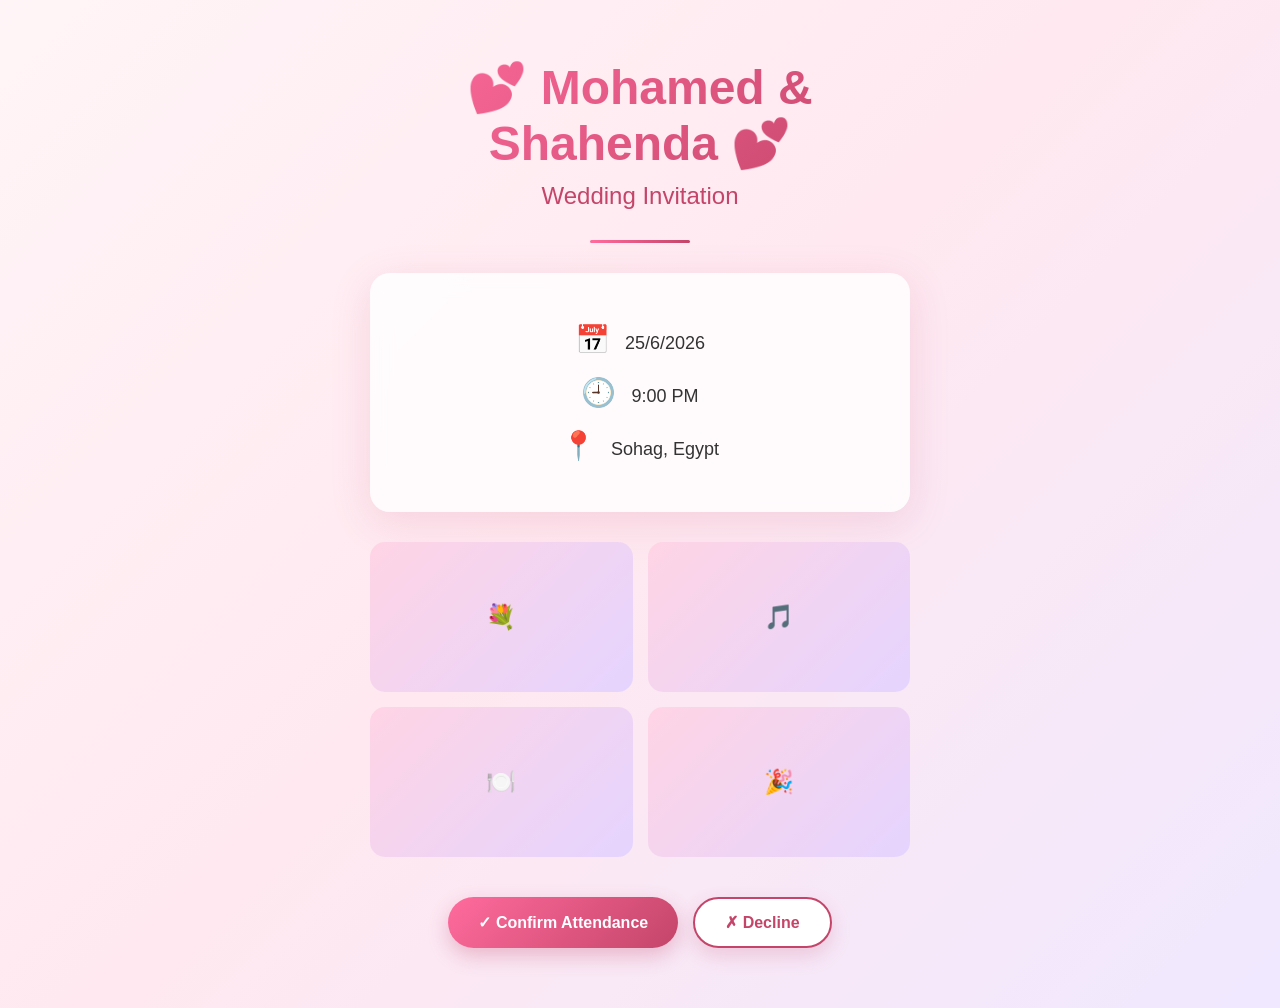
==== index.html @ 56d1574b "Add interactive wedding invitation with customizable template" ====
<!DOCTYPE html>
<html lang="ar">
<head>
<meta charset="UTF-8">
<meta name="viewport" content="width=device-width, initial-scale=1.0">
<title>Wedding Invitation</title>

<style>
* {
    margin: 0;
    padding: 0;
    box-sizing: border-box;
}

body {
    font-family: 'Arial', sans-serif;
    background: linear-gradient(135deg, #fff5f7, #ffe8f0, #f0e8ff);
    color: #333;
    text-align: center;
    min-height: 100vh;
    padding: 20px;
}

.container {
    max-width: 600px;
    margin: 0 auto;
    padding: 40px 30px;
}

.header {
    animation: fadeInDown 0.8s ease-out;
}

h1 {
    font-size: 48px;
    margin-bottom: 10px;
    background: linear-gradient(135deg, #ff6b9d, #c44569);
    -webkit-background-clip: text;
    -webkit-text-fill-color: transparent;
    background-clip: text;
}

h2 {
    font-weight: normal;
    color: #c44569;
    font-size: 24px;
    margin-bottom: 30px;
}

.decorative-line {
    width: 100px;
    height: 3px;
    background: linear-gradient(90deg, #ff6b9d, #c44569);
    margin: 20px auto;
    border-radius: 2px;
}

.box {
    background: rgba(255, 255, 255, 0.8);
    padding: 30px 20px;
    margin-top: 30px;
    border-radius: 20px;
    box-shadow: 0 10px 40px rgba(196, 69, 105, 0.15);
    backdrop-filter: blur(10px);
    animation: fadeInUp 0.8s ease-out 0.2s both;
}

.detail-item {
    margin: 20px 0;
    font-size: 18px;
    transition: transform 0.3s ease, color 0.3s ease;
    cursor: pointer;
}

.detail-item:hover {
    transform: scale(1.05);
    color: #ff6b9d;
}

.detail-icon {
    font-size: 28px;
    margin-right: 10px;
}

.button-group {
    margin-top: 40px;
    display: flex;
    gap: 15px;
    justify-content: center;
    flex-wrap: wrap;
}

.btn {
    padding: 14px 30px;
    border: none;
    border-radius: 50px;
    font-size: 16px;
    cursor: pointer;
    transition: all 0.3s ease;
    font-weight: bold;
    animation: fadeInUp 0.8s ease-out 0.4s both;
}

.btn-primary {
    background: linear-gradient(135deg, #ff6b9d, #c44569);
    color: white;
    box-shadow: 0 8px 20px rgba(196, 69, 105, 0.3);
}

.btn-primary:hover {
    transform: translateY(-3px);
    box-shadow: 0 12px 30px rgba(196, 69, 105, 0.4);
}

.btn-primary:active {
    transform: translateY(-1px);
}

.btn-secondary {
    background: white;
    color: #c44569;
    border: 2px solid #c44569;
    box-shadow: 0 8px 20px rgba(196, 69, 105, 0.2);
}

.btn-secondary:hover {
    transform: translateY(-3px);
    background: #fff5f7;
    box-shadow: 0 12px 30px rgba(196, 69, 105, 0.3);
}

.btn-secondary:active {
    transform: translateY(-1px);
}

.modal {
    display: none;
    position: fixed;
    top: 0;
    left: 0;
    width: 100%;
    height: 100%;
    background: rgba(0, 0, 0, 0.5);
    z-index: 1000;
    animation: fadeIn 0.3s ease-out;
}

.modal-content {
    background: white;
    margin: 5% auto;
    padding: 40px 30px;
    border-radius: 20px;
    max-width: 500px;
    box-shadow: 0 20px 60px rgba(0, 0, 0, 0.3);
    animation: slideUp 0.3s ease-out;
}

.modal-content h3 {
    color: #c44569;
    margin-bottom: 20px;
    font-size: 24px;
}

.form-group {
    margin: 20px 0;
    text-align: left;
}

.form-group label {
    display: block;
    margin-bottom: 8px;
    color: #333;
    font-weight: bold;
}

.form-group input,
.form-group select,
.form-group textarea {
    width: 100%;
    padding: 12px;
    border: 2px solid #ffe8f0;
    border-radius: 10px;
    font-size: 16px;
    transition: border-color 0.3s ease;
}

.form-group input:focus,
.form-group select:focus,
.form-group textarea:focus {
    outline: none;
    border-color: #ff6b9d;
}

.close {
    float: right;
    font-size: 28px;
    font-weight: bold;
    color: #c44569;
    cursor: pointer;
    transition: color 0.3s ease;
}

.close:hover {
    color: #ff6b9d;
}

.gallery {
    display: grid;
    grid-template-columns: 1fr 1fr;
    gap: 15px;
    margin-top: 30px;
    animation: fadeInUp 0.8s ease-out 0.6s both;
}

.gallery-item {
    height: 150px;
    border-radius: 15px;
    background: linear-gradient(135deg, #ffd4e5, #e5d4ff);
    cursor: pointer;
    transition: transform 0.3s ease;
    display: flex;
    align-items: center;
    justify-content: center;
    font-size: 24px;
}

.gallery-item:hover {
    transform: scale(1.05);
}

.success-message {
    display: none;
    background: linear-gradient(135deg, #4caf50, #45a049);
    color: white;
    padding: 15px;
    border-radius: 10px;
    margin-top: 20px;
    animation: slideDown 0.3s ease-out;
}

@keyframes fadeIn {
    from {
        opacity: 0;
    }
    to {
        opacity: 1;
    }
}

@keyframes fadeInDown {
    from {
        opacity: 0;
        transform: translateY(-20px);
    }
    to {
        opacity: 1;
        transform: translateY(0);
    }
}

@keyframes fadeInUp {
    from {
        opacity: 0;
        transform: translateY(20px);
    }
    to {
        opacity: 1;
        transform: translateY(0);
    }
}

@keyframes slideUp {
    from {
        transform: translateY(50px);
        opacity: 0;
    }
    to {
        transform: translateY(0);
        opacity: 1;
    }
}

@keyframes slideDown {
    from {
        transform: translateY(-10px);
        opacity: 0;
    }
    to {
        transform: translateY(0);
        opacity: 1;
    }
}

@media (max-width: 600px) {
    h1 {
        font-size: 36px;
    }

    h2 {
        font-size: 20px;
    }

    .container {
        padding: 20px 15px;
    }

    .box {
        padding: 20px 15px;
    }

    .button-group {
        gap: 10px;
    }

    .btn {
        padding: 12px 20px;
        font-size: 14px;
    }
}
</style>

</head>

<body>

<div class="container">

    <div class="header">
        <h1>💕 Mohamed & Shahenda 💕</h1>
        <h2>Wedding Invitation</h2>
        <div class="decorative-line"></div>
    </div>

    <div class="box">
        <div class="detail-item">
            <span class="detail-icon">📅</span>
            <span>25/6/2026</span>
        </div>
        <div class="detail-item">
            <span class="detail-icon">🕘</span>
            <span>9:00 PM</span>
        </div>
        <div class="detail-item">
            <span class="detail-icon">📍</span>
            <span>Sohag, Egypt</span>
        </div>
    </div>

    <div class="gallery">
        <div class="gallery-item" onclick="alert('💐 Beautiful Moments')">💐</div>
        <div class="gallery-item" onclick="alert('🎵 Music & Celebration')">🎵</div>
        <div class="gallery-item" onclick="alert('🍽️ Delicious Food')">🍽️</div>
        <div class="gallery-item" onclick="alert('🎉 Fun & Joy')">🎉</div>
    </div>

    <div class="button-group">
        <button class="btn btn-primary" onclick="openConfirmModal()">
            ✓ Confirm Attendance
        </button>
        <button class="btn btn-secondary" onclick="openDeclineModal()">
            ✗ Decline
        </button>
    </div>

</div>

<!-- Confirm Attendance Modal -->
<div id="confirmModal" class="modal">
    <div class="modal-content">
        <span class="close" onclick="closeConfirmModal()">&times;</span>
        <h3>Confirm Your Attendance</h3>
        <form onsubmit="submitConfirm(event)">
            <div class="form-group">
                <label for="name">Full Name *</label>
                <input type="text" id="name" required placeholder="Enter your name">
            </div>
            <div class="form-group">
                <label for="email">Email *</label>
                <input type="email" id="email" required placeholder="Enter your email">
            </div>
            <div class="form-group">
                <label for="phone">Phone Number</label>
                <input type="tel" id="phone" placeholder="Enter your phone">
            </div>
            <div class="form-group">
                <label for="guests">Number of Guests *</label>
                <select id="guests" required>
                    <option value="">Select number of guests</option>
                    <option value="1">1 Guest</option>
                    <option value="2">2 Guests</option>
                    <option value="3">3 Guests</option>
                    <option value="4">4 Guests</option>
                    <option value="5">5+ Guests</option>
                </select>
            </div>
            <div class="form-group">
                <label for="message">Special Message</label>
                <textarea id="message" rows="3" placeholder="Share your wishes and blessings..."></textarea>
            </div>
            <button type="submit" class="btn btn-primary" style="width: 100%;">
                Submit Response
            </button>
        </form>
        <div class="success-message" id="successMessage">
            ✓ Thank you! Your response has been recorded. We look forward to seeing you! 🎉
        </div>
    </div>
</div>

<!-- Decline Modal -->
<div id="declineModal" class="modal">
    <div class="modal-content">
        <span class="close" onclick="closeDeclineModal()">&times;</span>
        <h3>Sorry to Hear That</h3>
        <form onsubmit="submitDecline(event)">
            <div class="form-group">
                <label for="declineName">Full Name *</label>
                <input type="text" id="declineName" required placeholder="Enter your name">
            </div>
            <div class="form-group">
                <label for="declineEmail">Email *</label>
                <input type="email" id="declineEmail" required placeholder="Enter your email">
            </div>
            <div class="form-group">
                <label for="reason">Reason (Optional)</label>
                <textarea id="reason" rows="3" placeholder="Please share why you can't attend..."></textarea>
            </div>
            <button type="submit" class="btn btn-secondary" style="width: 100%; margin-top: 15px;">
                Submit Decline
            </button>
        </form>
        <div class="success-message" id="declineSuccessMessage">
            ✓ Thank you for letting us know. We hope to see you next time! 💕
        </div>
    </div>
</div>

<script>
    // Confirm Attendance Modal Functions
    function openConfirmModal() {
        document.getElementById('confirmModal').style.display = 'block';
    }

    function closeConfirmModal() {
        document.getElementById('confirmModal').style.display = 'none';
        document.getElementById('successMessage').style.display = 'none';
    }

    function submitConfirm(event) {
        event.preventDefault();
        const name = document.getElementById('name').value;
        const email = document.getElementById('email').value;
        const guests = document.getElementById('guests').value;
        const message = document.getElementById('message').value;

        console.log('Confirmed:', { name, email, guests, message });
        
        document.getElementById('successMessage').style.display = 'block';
        setTimeout(() => {
            closeConfirmModal();
            document.getElementById('confirmModal').querySelector('form').reset();
        }, 2000);
    }

    // Decline Modal Functions
    function openDeclineModal() {
        document.getElementById('declineModal').style.display = 'block';
    }

    function closeDeclineModal() {
        document.getElementById('declineModal').style.display = 'none';
        document.getElementById('declineSuccessMessage').style.display = 'none';
    }

    function submitDecline(event) {
        event.preventDefault();
        const name = document.getElementById('declineName').value;
        const email = document.getElementById('declineEmail').value;
        const reason = document.getElementById('reason').value;

        console.log('Declined:', { name, email, reason });
        
        document.getElementById('declineSuccessMessage').style.display = 'block';
        setTimeout(() => {
            closeDeclineModal();
            document.getElementById('declineModal').querySelector('form').reset();
        }, 2000);
    }

    // Close modal when clicking outside
    window.onclick = function(event) {
        const confirmModal = document.getElementById('confirmModal');
        const declineModal = document.getElementById('declineModal');
        
        if (event.target === confirmModal) {
            closeConfirmModal();
        }
        if (event.target === declineModal) {
            closeDeclineModal();
        }
    }
</script>

</body>
</html>
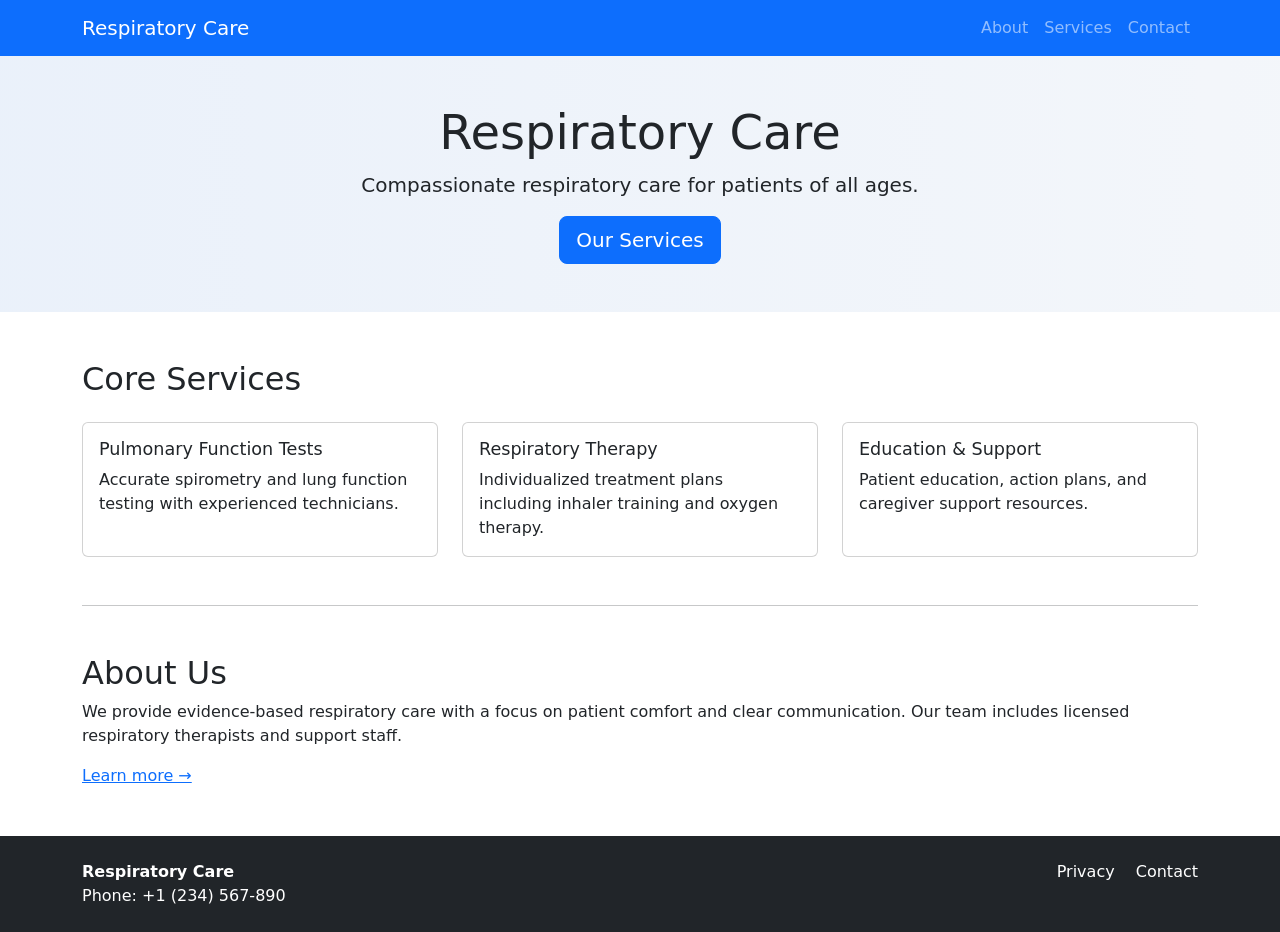
==== commit c3547765: "Add starter Bootstrap site for Respiratory Care (website-starter branch)" ====
--- a/index.html
+++ b/index.html
@@ -1,505 +1,90 @@
-<!DOCTYPE html>
-<html lang="ar">
-<head>
-<meta charset="UTF-8">
-<meta name="viewport" content="width=device-width, initial-scale=1.0">
-<title>Wedding Invitation</title>
+<!doctype html>
+<html lang="en">
+  <head>
+    <meta charset="utf-8">
+    <meta name="viewport" content="width=device-width, initial-scale=1">
+    <title>Respiratory Care — Home</title>
+    <link href="https://cdn.jsdelivr.net/npm/bootstrap@5.3.2/dist/css/bootstrap.min.css" rel="stylesheet">
+    <link rel="stylesheet" href="assets/css/style.css">
+  </head>
+  <body>
+    <nav class="navbar navbar-expand-lg navbar-dark bg-primary">
+      <div class="container">
+        <a class="navbar-brand" href="/">Respiratory Care</a>
+        <button class="navbar-toggler" type="button" data-bs-toggle="collapse" data-bs-target="#nav" aria-controls="nav" aria-expanded="false" aria-label="Toggle navigation">
+          <span class="navbar-toggler-icon"></span>
+        </button>
+        <div class="collapse navbar-collapse" id="nav">
+          <ul class="navbar-nav ms-auto">
+            <li class="nav-item"><a class="nav-link" href="about.html">About</a></li>
+            <li class="nav-item"><a class="nav-link" href="services.html">Services</a></li>
+            <li class="nav-item"><a class="nav-link" href="contact.html">Contact</a></li>
+          </ul>
+        </div>
+      </div>
+    </nav>
 
-<style>
-* {
-    margin: 0;
-    padding: 0;
-    box-sizing: border-box;
-}
+    <header class="hero bg-light py-5">
+      <div class="container text-center">
+        <h1 class="display-5">Respiratory Care</h1>
+        <p class="lead">Compassionate respiratory care for patients of all ages.</p>
+        <a class="btn btn-primary btn-lg" href="services.html">Our Services</a>
+      </div>
+    </header>
 
-body {
-    font-family: 'Arial', sans-serif;
-    background: linear-gradient(135deg, #fff5f7, #ffe8f0, #f0e8ff);
-    color: #333;
-    text-align: center;
-    min-height: 100vh;
-    padding: 20px;
-}
+    <main class="container my-5">
+      <section aria-labelledby="services-heading">
+        <h2 id="services-heading" class="mb-4">Core Services</h2>
+        <div class="row g-4">
+          <div class="col-md-4">
+            <div class="card h-100">
+              <div class="card-body">
+                <h3 class="card-title">Pulmonary Function Tests</h3>
+                <p class="card-text">Accurate spirometry and lung function testing with experienced technicians.</p>
+              </div>
+            </div>
+          </div>
+          <div class="col-md-4">
+            <div class="card h-100">
+              <div class="card-body">
+                <h3 class="card-title">Respiratory Therapy</h3>
+                <p class="card-text">Individualized treatment plans including inhaler training and oxygen therapy.</p>
+              </div>
+            </div>
+          </div>
+          <div class="col-md-4">
+            <div class="card h-100">
+              <div class="card-body">
+                <h3 class="card-title">Education & Support</h3>
+                <p class="card-text">Patient education, action plans, and caregiver support resources.</p>
+              </div>
+            </div>
+          </div>
+        </div>
+      </section>
 
-.container {
-    max-width: 600px;
-    margin: 0 auto;
-    padding: 40px 30px;
-}
+      <hr class="my-5">
 
-.header {
-    animation: fadeInDown 0.8s ease-out;
-}
+      <section aria-labelledby="about-heading">
+        <h2 id="about-heading">About Us</h2>
+        <p>We provide evidence-based respiratory care with a focus on patient comfort and clear communication. Our team includes licensed respiratory therapists and support staff.</p>
+        <a href="about.html">Learn more →</a>
+      </section>
+    </main>
 
-h1 {
-    font-size: 48px;
-    margin-bottom: 10px;
-    background: linear-gradient(135deg, #ff6b9d, #c44569);
-    -webkit-background-clip: text;
-    -webkit-text-fill-color: transparent;
-    background-clip: text;
-}
+    <footer class="bg-dark text-white py-4">
+      <div class="container d-flex justify-content-between">
+        <div>
+          <strong>Respiratory Care</strong><br>
+          Phone: <a class="text-white" href="tel:+1234567890">+1 (234) 567-890</a>
+        </div>
+        <div>
+          <a class="text-white me-3" href="privacy.html">Privacy</a>
+          <a class="text-white" href="contact.html">Contact</a>
+        </div>
+      </div>
+    </footer>
 
-h2 {
-    font-weight: normal;
-    color: #c44569;
-    font-size: 24px;
-    margin-bottom: 30px;
-}
-
-.decorative-line {
-    width: 100px;
-    height: 3px;
-    background: linear-gradient(90deg, #ff6b9d, #c44569);
-    margin: 20px auto;
-    border-radius: 2px;
-}
-
-.box {
-    background: rgba(255, 255, 255, 0.8);
-    padding: 30px 20px;
-    margin-top: 30px;
-    border-radius: 20px;
-    box-shadow: 0 10px 40px rgba(196, 69, 105, 0.15);
-    backdrop-filter: blur(10px);
-    animation: fadeInUp 0.8s ease-out 0.2s both;
-}
-
-.detail-item {
-    margin: 20px 0;
-    font-size: 18px;
-    transition: transform 0.3s ease, color 0.3s ease;
-    cursor: pointer;
-}
-
-.detail-item:hover {
-    transform: scale(1.05);
-    color: #ff6b9d;
-}
-
-.detail-icon {
-    font-size: 28px;
-    margin-right: 10px;
-}
-
-.button-group {
-    margin-top: 40px;
-    display: flex;
-    gap: 15px;
-    justify-content: center;
-    flex-wrap: wrap;
-}
-
-.btn {
-    padding: 14px 30px;
-    border: none;
-    border-radius: 50px;
-    font-size: 16px;
-    cursor: pointer;
-    transition: all 0.3s ease;
-    font-weight: bold;
-    animation: fadeInUp 0.8s ease-out 0.4s both;
-}
-
-.btn-primary {
-    background: linear-gradient(135deg, #ff6b9d, #c44569);
-    color: white;
-    box-shadow: 0 8px 20px rgba(196, 69, 105, 0.3);
-}
-
-.btn-primary:hover {
-    transform: translateY(-3px);
-    box-shadow: 0 12px 30px rgba(196, 69, 105, 0.4);
-}
-
-.btn-primary:active {
-    transform: translateY(-1px);
-}
-
-.btn-secondary {
-    background: white;
-    color: #c44569;
-    border: 2px solid #c44569;
-    box-shadow: 0 8px 20px rgba(196, 69, 105, 0.2);
-}
-
-.btn-secondary:hover {
-    transform: translateY(-3px);
-    background: #fff5f7;
-    box-shadow: 0 12px 30px rgba(196, 69, 105, 0.3);
-}
-
-.btn-secondary:active {
-    transform: translateY(-1px);
-}
-
-.modal {
-    display: none;
-    position: fixed;
-    top: 0;
-    left: 0;
-    width: 100%;
-    height: 100%;
-    background: rgba(0, 0, 0, 0.5);
-    z-index: 1000;
-    animation: fadeIn 0.3s ease-out;
-}
-
-.modal-content {
-    background: white;
-    margin: 5% auto;
-    padding: 40px 30px;
-    border-radius: 20px;
-    max-width: 500px;
-    box-shadow: 0 20px 60px rgba(0, 0, 0, 0.3);
-    animation: slideUp 0.3s ease-out;
-}
-
-.modal-content h3 {
-    color: #c44569;
-    margin-bottom: 20px;
-    font-size: 24px;
-}
-
-.form-group {
-    margin: 20px 0;
-    text-align: left;
-}
-
-.form-group label {
-    display: block;
-    margin-bottom: 8px;
-    color: #333;
-    font-weight: bold;
-}
-
-.form-group input,
-.form-group select,
-.form-group textarea {
-    width: 100%;
-    padding: 12px;
-    border: 2px solid #ffe8f0;
-    border-radius: 10px;
-    font-size: 16px;
-    transition: border-color 0.3s ease;
-}
-
-.form-group input:focus,
-.form-group select:focus,
-.form-group textarea:focus {
-    outline: none;
-    border-color: #ff6b9d;
-}
-
-.close {
-    float: right;
-    font-size: 28px;
-    font-weight: bold;
-    color: #c44569;
-    cursor: pointer;
-    transition: color 0.3s ease;
-}
-
-.close:hover {
-    color: #ff6b9d;
-}
-
-.gallery {
-    display: grid;
-    grid-template-columns: 1fr 1fr;
-    gap: 15px;
-    margin-top: 30px;
-    animation: fadeInUp 0.8s ease-out 0.6s both;
-}
-
-.gallery-item {
-    height: 150px;
-    border-radius: 15px;
-    background: linear-gradient(135deg, #ffd4e5, #e5d4ff);
-    cursor: pointer;
-    transition: transform 0.3s ease;
-    display: flex;
-    align-items: center;
-    justify-content: center;
-    font-size: 24px;
-}
-
-.gallery-item:hover {
-    transform: scale(1.05);
-}
-
-.success-message {
-    display: none;
-    background: linear-gradient(135deg, #4caf50, #45a049);
-    color: white;
-    padding: 15px;
-    border-radius: 10px;
-    margin-top: 20px;
-    animation: slideDown 0.3s ease-out;
-}
-
-@keyframes fadeIn {
-    from {
-        opacity: 0;
-    }
-    to {
-        opacity: 1;
-    }
-}
-
-@keyframes fadeInDown {
-    from {
-        opacity: 0;
-        transform: translateY(-20px);
-    }
-    to {
-        opacity: 1;
-        transform: translateY(0);
-    }
-}
-
-@keyframes fadeInUp {
-    from {
-        opacity: 0;
-        transform: translateY(20px);
-    }
-    to {
-        opacity: 1;
-        transform: translateY(0);
-    }
-}
-
-@keyframes slideUp {
-    from {
-        transform: translateY(50px);
-        opacity: 0;
-    }
-    to {
-        transform: translateY(0);
-        opacity: 1;
-    }
-}
-
-@keyframes slideDown {
-    from {
-        transform: translateY(-10px);
-        opacity: 0;
-    }
-    to {
-        transform: translateY(0);
-        opacity: 1;
-    }
-}
-
-@media (max-width: 600px) {
-    h1 {
-        font-size: 36px;
-    }
-
-    h2 {
-        font-size: 20px;
-    }
-
-    .container {
-        padding: 20px 15px;
-    }
-
-    .box {
-        padding: 20px 15px;
-    }
-
-    .button-group {
-        gap: 10px;
-    }
-
-    .btn {
-        padding: 12px 20px;
-        font-size: 14px;
-    }
-}
-</style>
-
-</head>
-
-<body>
-
-<div class="container">
-
-    <div class="header">
-        <h1>💕 Mohamed & Shahenda 💕</h1>
-        <h2>Wedding Invitation</h2>
-        <div class="decorative-line"></div>
-    </div>
-
-    <div class="box">
-        <div class="detail-item">
-            <span class="detail-icon">📅</span>
-            <span>25/6/2026</span>
-        </div>
-        <div class="detail-item">
-            <span class="detail-icon">🕘</span>
-            <span>9:00 PM</span>
-        </div>
-        <div class="detail-item">
-            <span class="detail-icon">📍</span>
-            <span>Sohag, Egypt</span>
-        </div>
-    </div>
-
-    <div class="gallery">
-        <div class="gallery-item" onclick="alert('💐 Beautiful Moments')">💐</div>
-        <div class="gallery-item" onclick="alert('🎵 Music & Celebration')">🎵</div>
-        <div class="gallery-item" onclick="alert('🍽️ Delicious Food')">🍽️</div>
-        <div class="gallery-item" onclick="alert('🎉 Fun & Joy')">🎉</div>
-    </div>
-
-    <div class="button-group">
-        <button class="btn btn-primary" onclick="openConfirmModal()">
-            ✓ Confirm Attendance
-        </button>
-        <button class="btn btn-secondary" onclick="openDeclineModal()">
-            ✗ Decline
-        </button>
-    </div>
-
-</div>
-
-<!-- Confirm Attendance Modal -->
-<div id="confirmModal" class="modal">
-    <div class="modal-content">
-        <span class="close" onclick="closeConfirmModal()">&times;</span>
-        <h3>Confirm Your Attendance</h3>
-        <form onsubmit="submitConfirm(event)">
-            <div class="form-group">
-                <label for="name">Full Name *</label>
-                <input type="text" id="name" required placeholder="Enter your name">
-            </div>
-            <div class="form-group">
-                <label for="email">Email *</label>
-                <input type="email" id="email" required placeholder="Enter your email">
-            </div>
-            <div class="form-group">
-                <label for="phone">Phone Number</label>
-                <input type="tel" id="phone" placeholder="Enter your phone">
-            </div>
-            <div class="form-group">
-                <label for="guests">Number of Guests *</label>
-                <select id="guests" required>
-                    <option value="">Select number of guests</option>
-                    <option value="1">1 Guest</option>
-                    <option value="2">2 Guests</option>
-                    <option value="3">3 Guests</option>
-                    <option value="4">4 Guests</option>
-                    <option value="5">5+ Guests</option>
-                </select>
-            </div>
-            <div class="form-group">
-                <label for="message">Special Message</label>
-                <textarea id="message" rows="3" placeholder="Share your wishes and blessings..."></textarea>
-            </div>
-            <button type="submit" class="btn btn-primary" style="width: 100%;">
-                Submit Response
-            </button>
-        </form>
-        <div class="success-message" id="successMessage">
-            ✓ Thank you! Your response has been recorded. We look forward to seeing you! 🎉
-        </div>
-    </div>
-</div>
-
-<!-- Decline Modal -->
-<div id="declineModal" class="modal">
-    <div class="modal-content">
-        <span class="close" onclick="closeDeclineModal()">&times;</span>
-        <h3>Sorry to Hear That</h3>
-        <form onsubmit="submitDecline(event)">
-            <div class="form-group">
-                <label for="declineName">Full Name *</label>
-                <input type="text" id="declineName" required placeholder="Enter your name">
-            </div>
-            <div class="form-group">
-                <label for="declineEmail">Email *</label>
-                <input type="email" id="declineEmail" required placeholder="Enter your email">
-            </div>
-            <div class="form-group">
-                <label for="reason">Reason (Optional)</label>
-                <textarea id="reason" rows="3" placeholder="Please share why you can't attend..."></textarea>
-            </div>
-            <button type="submit" class="btn btn-secondary" style="width: 100%; margin-top: 15px;">
-                Submit Decline
-            </button>
-        </form>
-        <div class="success-message" id="declineSuccessMessage">
-            ✓ Thank you for letting us know. We hope to see you next time! 💕
-        </div>
-    </div>
-</div>
-
-<script>
-    // Confirm Attendance Modal Functions
-    function openConfirmModal() {
-        document.getElementById('confirmModal').style.display = 'block';
-    }
-
-    function closeConfirmModal() {
-        document.getElementById('confirmModal').style.display = 'none';
-        document.getElementById('successMessage').style.display = 'none';
-    }
-
-    function submitConfirm(event) {
-        event.preventDefault();
-        const name = document.getElementById('name').value;
-        const email = document.getElementById('email').value;
-        const guests = document.getElementById('guests').value;
-        const message = document.getElementById('message').value;
-
-        console.log('Confirmed:', { name, email, guests, message });
-        
-        document.getElementById('successMessage').style.display = 'block';
-        setTimeout(() => {
-            closeConfirmModal();
-            document.getElementById('confirmModal').querySelector('form').reset();
-        }, 2000);
-    }
-
-    // Decline Modal Functions
-    function openDeclineModal() {
-        document.getElementById('declineModal').style.display = 'block';
-    }
-
-    function closeDeclineModal() {
-        document.getElementById('declineModal').style.display = 'none';
-        document.getElementById('declineSuccessMessage').style.display = 'none';
-    }
-
-    function submitDecline(event) {
-        event.preventDefault();
-        const name = document.getElementById('declineName').value;
-        const email = document.getElementById('declineEmail').value;
-        const reason = document.getElementById('reason').value;
-
-        console.log('Declined:', { name, email, reason });
-        
-        document.getElementById('declineSuccessMessage').style.display = 'block';
-        setTimeout(() => {
-            closeDeclineModal();
-            document.getElementById('declineModal').querySelector('form').reset();
-        }, 2000);
-    }
-
-    // Close modal when clicking outside
-    window.onclick = function(event) {
-        const confirmModal = document.getElementById('confirmModal');
-        const declineModal = document.getElementById('declineModal');
-        
-        if (event.target === confirmModal) {
-            closeConfirmModal();
-        }
-        if (event.target === declineModal) {
-            closeDeclineModal();
-        }
-    }
-</script>
-
-</body>
-</html>+    <script src="https://cdn.jsdelivr.net/npm/bootstrap@5.3.2/dist/js/bootstrap.bundle.min.js"></script>
+  </body>
+</html>
--- a/assets/css/style.css
+++ b/assets/css/style.css
@@ -0,0 +1,8 @@
+/* Basic styles for Respiratory Care starter site */
+:root{
+  --primary:#0d6efd;
+}
+body{font-family:system-ui,-apple-system,Segoe UI,Roboto,"Helvetica Neue",Arial,"Noto Sans",sans-serif;background:#fff;color:#212529}
+.hero{background-image:linear-gradient(90deg,rgba(13,110,253,0.06),rgba(13,110,253,0.02))}
+.card-title{font-size:1.1rem}
+footer a{text-decoration:none}
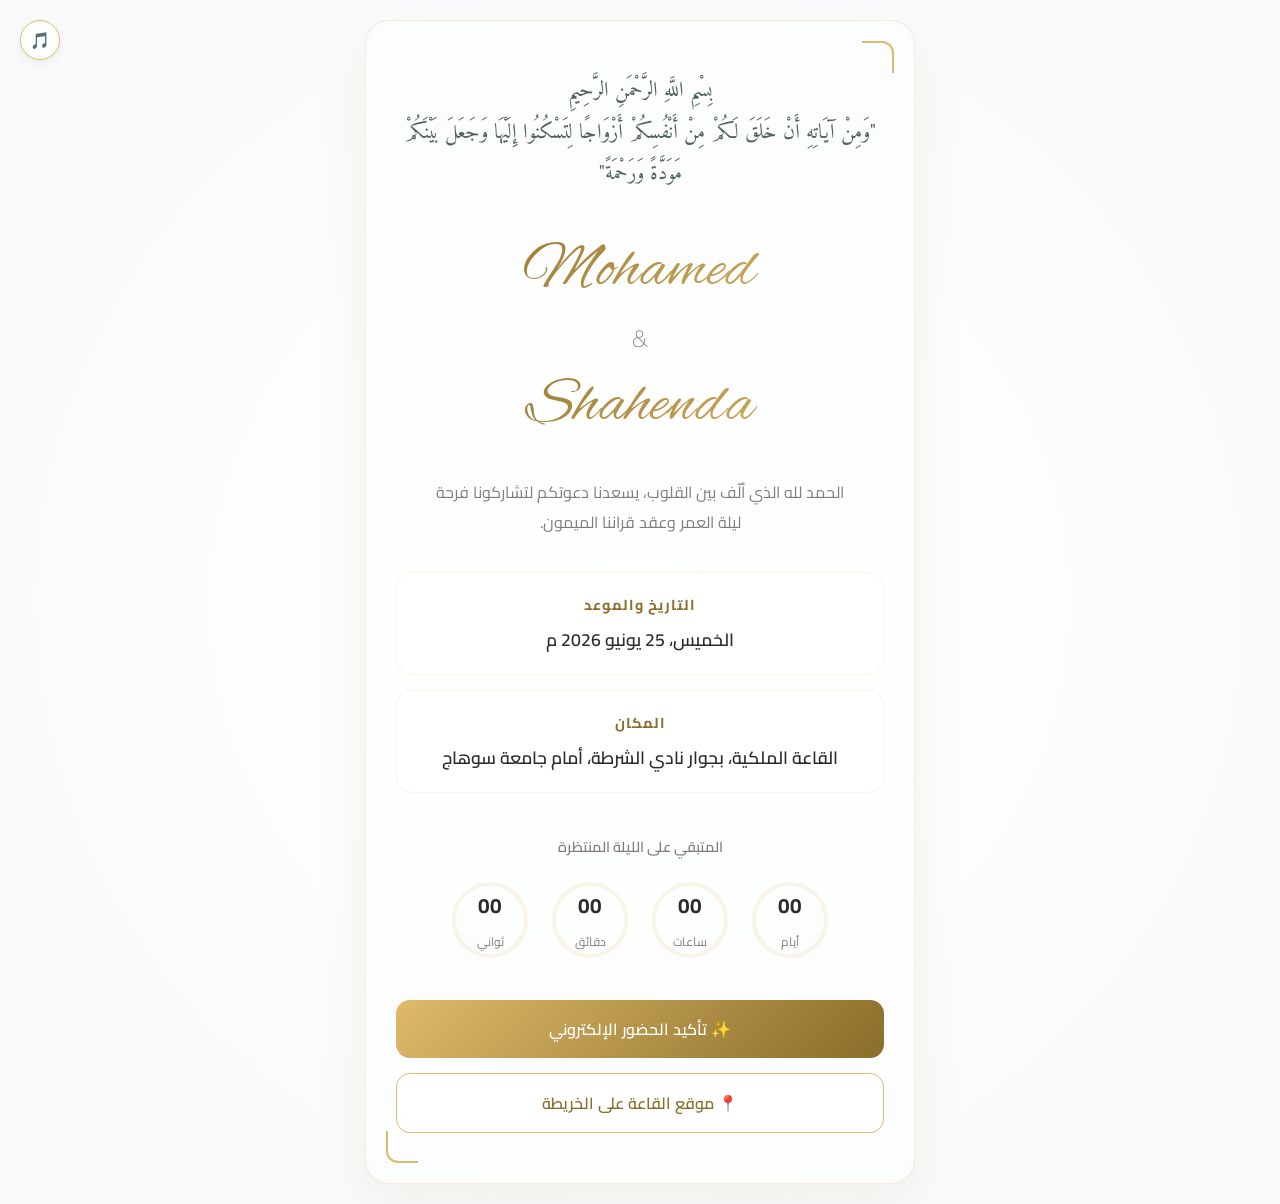
==== commit 8f72850b: "Add files via upload" ====
--- a/index.html
+++ b/index.html
@@ -1,90 +1,426 @@
-<!doctype html>
-<html lang="en">
-  <head>
-    <meta charset="utf-8">
-    <meta name="viewport" content="width=device-width, initial-scale=1">
-    <title>Respiratory Care — Home</title>
-    <link href="https://cdn.jsdelivr.net/npm/bootstrap@5.3.2/dist/css/bootstrap.min.css" rel="stylesheet">
-    <link rel="stylesheet" href="assets/css/style.css">
-  </head>
-  <body>
-    <nav class="navbar navbar-expand-lg navbar-dark bg-primary">
-      <div class="container">
-        <a class="navbar-brand" href="/">Respiratory Care</a>
-        <button class="navbar-toggler" type="button" data-bs-toggle="collapse" data-bs-target="#nav" aria-controls="nav" aria-expanded="false" aria-label="Toggle navigation">
-          <span class="navbar-toggler-icon"></span>
-        </button>
-        <div class="collapse navbar-collapse" id="nav">
-          <ul class="navbar-nav ms-auto">
-            <li class="nav-item"><a class="nav-link" href="about.html">About</a></li>
-            <li class="nav-item"><a class="nav-link" href="services.html">Services</a></li>
-            <li class="nav-item"><a class="nav-link" href="contact.html">Contact</a></li>
-          </ul>
-        </div>
-      </div>
-    </nav>
-
-    <header class="hero bg-light py-5">
-      <div class="container text-center">
-        <h1 class="display-5">Respiratory Care</h1>
-        <p class="lead">Compassionate respiratory care for patients of all ages.</p>
-        <a class="btn btn-primary btn-lg" href="services.html">Our Services</a>
-      </div>
-    </header>
-
-    <main class="container my-5">
-      <section aria-labelledby="services-heading">
-        <h2 id="services-heading" class="mb-4">Core Services</h2>
-        <div class="row g-4">
-          <div class="col-md-4">
-            <div class="card h-100">
-              <div class="card-body">
-                <h3 class="card-title">Pulmonary Function Tests</h3>
-                <p class="card-text">Accurate spirometry and lung function testing with experienced technicians.</p>
-              </div>
-            </div>
-          </div>
-          <div class="col-md-4">
-            <div class="card h-100">
-              <div class="card-body">
-                <h3 class="card-title">Respiratory Therapy</h3>
-                <p class="card-text">Individualized treatment plans including inhaler training and oxygen therapy.</p>
-              </div>
-            </div>
-          </div>
-          <div class="col-md-4">
-            <div class="card h-100">
-              <div class="card-body">
-                <h3 class="card-title">Education & Support</h3>
-                <p class="card-text">Patient education, action plans, and caregiver support resources.</p>
-              </div>
-            </div>
-          </div>
-        </div>
-      </section>
-
-      <hr class="my-5">
-
-      <section aria-labelledby="about-heading">
-        <h2 id="about-heading">About Us</h2>
-        <p>We provide evidence-based respiratory care with a focus on patient comfort and clear communication. Our team includes licensed respiratory therapists and support staff.</p>
-        <a href="about.html">Learn more →</a>
-      </section>
-    </main>
-
-    <footer class="bg-dark text-white py-4">
-      <div class="container d-flex justify-content-between">
-        <div>
-          <strong>Respiratory Care</strong><br>
-          Phone: <a class="text-white" href="tel:+1234567890">+1 (234) 567-890</a>
-        </div>
-        <div>
-          <a class="text-white me-3" href="privacy.html">Privacy</a>
-          <a class="text-white" href="contact.html">Contact</a>
-        </div>
-      </div>
-    </footer>
-
-    <script src="https://cdn.jsdelivr.net/npm/bootstrap@5.3.2/dist/js/bootstrap.bundle.min.js"></script>
-  </body>
-</html>
+<!DOCTYPE html>
+<html lang="ar" dir="rtl">
+<head>
+    <meta charset="UTF-8">
+    <meta name="viewport" content="width=device-width, initial-scale=1.0">
+    <title>MOHAMED & SHAHENDA WEDDING</title>
+    <link rel="preconnect" href="https://fonts.googleapis.com">
+    <link rel="preconnect" href="https://fonts.gstatic.com" crossorigin>
+    <link href="https://fonts.googleapis.com/css2?family=Alex+Brush&family=Cairo:wght@200;400;600&family=Amiri:ital@1&display=swap" rel="stylesheet">
+    
+    <style>
+        :root {
+            --bg-gradient: radial-gradient(circle, #ffffff 0%, #f7f9fa 100%);
+            --gold-light: #dfba6b;
+            --gold-dark: #8a6d29;
+            --text-main: #2b2b2b;
+            --text-muted: #7e7e7e;
+            --glass-bg: rgba(255, 255, 255, 0.45);
+            --glass-border: rgba(223, 186, 107, 0.25);
+        }
+
+        * { box-sizing: border-box; margin: 0; padding: 0; }
+
+        body {
+            font-family: 'Cairo', sans-serif;
+            background: var(--bg-gradient);
+            color: var(--text-main);
+            min-height: 100vh;
+            display: flex;
+            justify-content: center;
+            align-items: center;
+            padding: 20px;
+            overflow-x: hidden;
+            perspective: 1000px;
+        }
+
+        /* حاوية الدعوة الزجاجية الفخمة */
+        .wrapper {
+            background: var(--glass-bg);
+            backdrop-filter: blur(15px);
+            -webkit-backdrop-filter: blur(15px);
+            border: 1px solid var(--glass-border);
+            max-width: 550px;
+            width: 100%;
+            padding: 50px 30px;
+            text-align: center;
+            border-radius: 24px;
+            box-shadow: 0 20px 50px rgba(138, 109, 41, 0.08);
+            position: relative;
+            animation: fadeInPage 1.5s ease-out;
+        }
+
+        /* زوايا مودرن ناعمة باللون الذهبي */
+        .wrapper::before, .wrapper::after {
+            content: ''; position: absolute; width: 30px; height: 30px; border: 2px solid var(--gold-light);
+        }
+        .wrapper::before { top: 20px; right: 20px; border-bottom: none; border-left: none; border-top-right-radius: 12px; }
+        .wrapper::after { bottom: 20px; left: 20px; border-top: none; border-right: none; border-bottom-left-radius: 12px; }
+
+        /* الأنيميشن الخاص بفتح الصفحة */
+        @keyframes fadeInPage {
+            0% { opacity: 0; transform: translateY(30px) scale(0.98); }
+            100% { opacity: 1; transform: translateY(0) scale(1); }
+        }
+
+        .quran {
+            font-family: 'Amiri', serif;
+            font-size: 1.3rem;
+            color: #3b5249;
+            margin-bottom: 40px;
+            line-height: 2;
+            opacity: 0.9;
+        }
+
+        /* تصميم كوزموبوليتان لأسماء العرسان */
+        .names-container {
+            margin-bottom: 35px;
+        }
+        
+        .names-container h1 {
+            font-family: 'Alex Brush', cursive;
+            font-size: 4rem;
+            background: linear-gradient(135deg, var(--gold-dark), var(--gold-light));
+            -webkit-background-clip: text;
+            -webkit-text-fill-color: transparent;
+            font-weight: normal;
+            line-height: 1.1;
+            letter-spacing: 1px;
+        }
+
+        .and-connector {
+            font-family: 'Cairo', sans-serif;
+            font-weight: 200;
+            font-size: 1.5rem;
+            color: var(--text-muted);
+            display: block;
+            margin: 10px 0;
+        }
+
+        .intro-text {
+            font-size: 1rem;
+            font-weight: 400;
+            color: var(--text-muted);
+            max-width: 420px;
+            margin: 0 auto 35px auto;
+        }
+
+        /* تفاصيل الفرح بشكل كروت الـ Minimalist */
+        .details-grid {
+            display: grid;
+            grid-template-columns: 1fr;
+            gap: 15px;
+            margin-bottom: 40px;
+        }
+
+        .info-card {
+            background: rgba(255, 255, 255, 0.7);
+            border: 1px solid rgba(223, 186, 107, 0.15);
+            padding: 18px;
+            border-radius: 16px;
+        }
+
+        .info-card h3 {
+            font-size: 0.9rem;
+            color: var(--gold-dark);
+            text-transform: uppercase;
+            letter-spacing: 1px;
+            margin-bottom: 5px;
+        }
+
+        .info-card p {
+            font-size: 1.1rem;
+            font-weight: 600;
+        }
+
+        /* العداد التنازلي الدائري المودرن المتوهج */
+        .timer-heading {
+            font-size: 0.9rem;
+            color: var(--text-muted);
+            margin-bottom: 20px;
+            font-weight: 600;
+        }
+
+        .modern-timer {
+            display: flex;
+            justify-content: center;
+            gap: 20px;
+            margin-bottom: 40px;
+        }
+
+        .circle-box {
+            position: relative;
+            width: 80px;
+            height: 80px;
+        }
+
+        .circle-box svg {
+            width: 80px;
+            height: 80px;
+            transform: rotate(-90deg);
+        }
+
+        .circle-box circle {
+            width: 100%; height: 100%;
+            fill: none;
+            stroke-width: 4;
+            stroke-linecap: round;
+        }
+
+        .circle-bg {
+            stroke: rgba(223, 186, 107, 0.15);
+        }
+
+        .circle-progress {
+            stroke: var(--gold-light);
+            stroke-dasharray: 226; /* 2 * pi * r (r=36) */
+            stroke-dashoffset: 226;
+            transition: stroke-dashoffset 1s linear;
+        }
+
+        .timer-inner-text {
+            position: absolute;
+            top: 50%; left: 50%;
+            transform: translate(-50%, -50%);
+            text-align: center;
+        }
+
+        .timer-inner-text .number {
+            font-size: 1.3rem;
+            font-weight: bold;
+            color: var(--text-main);
+            display: block;
+        }
+
+        .timer-inner-text .label {
+            font-size: 0.75rem;
+            color: var(--text-muted);
+        }
+
+        /* التحكم في الصوت (الموسيقى) */
+        .audio-control {
+            position: absolute;
+            top: 20px;
+            left: 20px;
+            background: #fff;
+            border: 1px solid var(--gold-light);
+            width: 40px;
+            height: 40px;
+            border-radius: 50%;
+            cursor: pointer;
+            display: flex;
+            justify-content: center;
+            align-items: center;
+            box-shadow: 0 4px 10px rgba(0,0,0,0.05);
+            z-index: 10;
+        }
+
+        /* أزرار الأكشن والتفاعل */
+        .action-btn {
+            display: block;
+            width: 100%;
+            padding: 14px;
+            background: linear-gradient(135deg, var(--gold-light), var(--gold-dark));
+            color: #fff;
+            border: none;
+            border-radius: 14px;
+            font-size: 1rem;
+            font-weight: 600;
+            cursor: pointer;
+            text-decoration: none;
+            box-shadow: 0 8px 20px rgba(13a, 109, 41, 0.15);
+            transition: all 0.3s ease;
+            font-family: 'Cairo', sans-serif;
+            margin-bottom: 15px;
+        }
+
+        .action-btn:hover {
+            transform: translateY(-2px);
+            box-shadow: 0 12px 25px rgba(13a, 109, 41, 0.25);
+        }
+
+        .secondary-btn {
+            display: block;
+            width: 100%;
+            padding: 14px;
+            background: #ffffff;
+            color: var(--gold-dark);
+            border: 1px solid var(--gold-light);
+            border-radius: 14px;
+            font-size: 1rem;
+            font-weight: 600;
+            text-decoration: none;
+            transition: all 0.3s ease;
+        }
+
+        .secondary-btn:hover {
+            background: #faf6eb;
+        }
+
+        /* الـ RSVP فورم الأنيق والمخفي يفتح بضغط زر */
+        .rsvp-form-container {
+            display: none;
+            margin-top: 25px;
+            background: rgba(255, 255, 255, 0.9);
+            padding: 20px;
+            border-radius: 16px;
+            border: 1px solid rgba(223, 186, 107, 0.2);
+            animation: fadeInPage 0.5s ease-out;
+        }
+
+        .rsvp-form-container input, .rsvp-form-container select {
+            width: 100%; padding: 12px; margin-bottom: 12px;
+            border: 1px solid #e2e2e2; border-radius: 10px;
+            font-family: 'Cairo', sans-serif; text-align: right; outline: none;
+        }
+        .rsvp-form-container input:focus, .rsvp-form-container select:focus {
+            border-color: var(--gold-light);
+        }
+    </style>
+</head>
+<body>
+
+    <div class="audio-control" onclick="toggleAudio()" id="musicBtn" title="تشغيل/إيقاف الموسيقى">🎵</div>
+
+    <audio id="bgMusic" loop>
+        <source src="https://www.soundhelix.com/examples/mp3/SoundHelix-Song-1.mp3" type="audio/mp3">
+    </audio>
+
+    <div class="wrapper">
+        
+        <div class="quran">
+            بِسْمِ اللَّهِ الرَّحْمَنِ الرَّحِيمِ <br>
+            "وَمِنْ آيَاتِهِ أَنْ خَلَقَ لَكُمْ مِنْ أَنْفُسِكُمْ أَزْوَاجًا لِتَسْكُنُوا إِلَيْهَا وَجَعَلَ بَيْنَكُمْ مَوَدَّةً وَرَحْمَةً"
+        </div>
+
+        <div class="names-container">
+            <h1>Mohamed</h1>
+            <span class="and-connector">&</span>
+            <h1>Shahenda</h1>
+        </div>
+
+        <p class="intro-text">
+            الحمد لله الذي ألّف بين القلوب، يسعدنا دعوتكم لتشاركونا فرحة ليلة العمر وعقد قراننا الميمون.
+        </p>
+
+        <div class="details-grid">
+            <div class="info-card">
+                <h3>التاريخ والموعد</h3>
+                <p>الخميس، 25 يونيو 2026 م</p>
+            </div>
+            <div class="info-card">
+                <h3>المكان</h3>
+                <p>القاعة الملكية، بجوار نادي الشرطة، أمام جامعة سوهاج</p>
+            </div>
+        </div>
+
+        <div class="timer-heading">المتبقي على الليلة المنتظرة</div>
+        <div class="modern-timer">
+            <div class="circle-box">
+                <svg><circle class="circle-bg" cx="40" cy="40" r="36"/><circle class="circle-progress" id="p-days" cx="40" cy="40" r="36"/></svg>
+                <div class="timer-inner-text"><span class="number" id="d-num">00</span><span class="label">أيام</span></div>
+            </div>
+            <div class="circle-box">
+                <svg><circle class="circle-bg" cx="40" cy="40" r="36"/><circle class="circle-progress" id="p-hours" cx="40" cy="40" r="36"/></svg>
+                <div class="timer-inner-text"><span class="number" id="h-num">00</span><span class="label">ساعات</span></div>
+            </div>
+            <div class="circle-box">
+                <svg><circle class="circle-bg" cx="40" cy="40" r="36"/><circle class="circle-progress" id="p-minutes" cx="40" cy="40" r="36"/></svg>
+                <div class="timer-inner-text"><span class="number" id="m-num">00</span><span class="label">دقائق</span></div>
+            </div>
+            <div class="circle-box">
+                <svg><circle class="circle-bg" cx="40" cy="40" r="36"/><circle class="circle-progress" id="p-seconds" cx="40" cy="40" r="36"/></svg>
+                <div class="timer-inner-text"><span class="number" id="s-num">00</span><span class="label">ثواني</span></div>
+            </div>
+        </div>
+
+        <button class="action-btn" onclick="toggleRSVPForm()">✨ تأكيد الحضور الإلكتروني</button>
+        
+        <div class="rsvp-form-container" id="rsvpForm">
+            <input type="text" id="gName" placeholder="الاسم الكريم" required>
+            <select id="gStatus" required>
+                <option value="" disabled selected>هل ستشرفنا بالحضور؟</option>
+                <option value="yes">نعم، سأحضر بكل سرور</option>
+                <option value="no">أعتذر لظروف خاصة</option>
+            </select>
+            <button class="action-btn" style="margin-bottom:0;" onclick="submitRSVP()">إرسال التأكيد للعروسين</button>
+        </div>
+
+        <a href="https://maps.app.goo.gl/HKdqJA3PxQt6BjmLA?g_st=ic" target="_blank" class="secondary-btn">📍 موقع القاعة على الخريطة</a>
+
+    </div>
+
+    <script>
+        // تشغيل الموسيقى والتحكم بها
+        const audio = document.getElementById('bgMusic');
+        const musicBtn = document.getElementById('musicBtn');
+        
+        // لمحاولة تشغيل الموسيقى بمجرد لمس أي مكان في الصفحة لأن المتصفحات الحديثة تمنع التشغيل التلقائي الصامت
+        document.body.addEventListener('click', () => {
+            if(audio.paused && musicBtn.innerText === "🎵") {
+                audio.play().catch(e => console.log("Audio autoplay blocked"));
+                musicBtn.innerText = "⏸️";
+            }
+        }, { once: true });
+
+        function toggleAudio() {
+            if (audio.paused) {
+                audio.play();
+                musicBtn.innerText = "⏸️";
+            } else {
+                audio.pause();
+                musicBtn.innerText = "🎵";
+            }
+        }
+
+        // إظهار وإخفاء استمارة الحضور
+        function toggleRSVPForm() {
+            const form = document.getElementById('rsvpForm');
+            form.style.display = form.style.display === 'block' ? 'none' : 'block';
+        }
+
+        // إرسال البيانات للواتساب
+        function submitRSVP() {
+            const name = document.getElementById('gName').value;
+            const status = document.getElementById('gStatus').value === 'yes' ? 'يسعدني الحضور ومشاركتكم الفرحة ✨' : 'أعتذر عن الحضور لظروف خاصة 🌹';
+            if(!name || !document.getElementById('gStatus').value) { alert('برجاء ملء البيانات'); return; }
+            
+            const msg = `مرحباً محمد & شاهندا!%0Aالاسم: *${name}*%0Aتأكيد الحضور: *${status}*`;
+            const myNumber = "201000000000"; // اكتب رقم واتساب الخاص بك هنا بالصيغة الدولية
+            window.open(`https://wa.me/${myNumber}?text=${msg}`, '_blank');
+        }
+
+        // كود العداد التنازلي الدائري المودرن
+        const targetDate = new Date("June 25, 2026 20:00:00").getTime();
+        const maxDays = 365, maxHours = 24, maxMinutes = 60, maxSeconds = 60;
+
+        function updateCircle(id, val, max) {
+            const circle = document.getElementById(id);
+            const offset = 226 - (226 * val) / max;
+            circle.style.strokeDashoffset = offset;
+        }
+
+        setInterval(() => {
+            const now = new Date().getTime();
+            const diff = targetDate - now;
+
+            if (diff < 0) { return; }
+
+            const d = Math.floor(diff / (1000 * 60 * 60 * 24));
+            const h = Math.floor((diff % (1000 * 60 * 60 * 24)) / (1000 * 60 * 60));
+            const m = Math.floor((diff % (1000 * 60 * 60)) / (1000 * 60));
+            const s = Math.floor((diff % (1000 * 60)) / 1000);
+
+            document.getElementById('d-num').innerText = d < 10 ? '0'+d : d;
+            document.getElementById('h-num').innerText = h < 10 ? '0'+h : h;
+            document.getElementById('m-num').innerText = m < 10 ? '0'+m : m;
+            document.getElementById('s-num').innerText = s < 10 ? '0'+s : s;
+
+            updateCircle('p-days', d, maxDays);
+            updateCircle('p-hours', h, maxHours);
+            updateCircle('p-minutes', m, maxMinutes);
+            updateCircle('p-seconds', s, maxSeconds);
+        }, 1000);
+    </script>
+</body>
+</html>
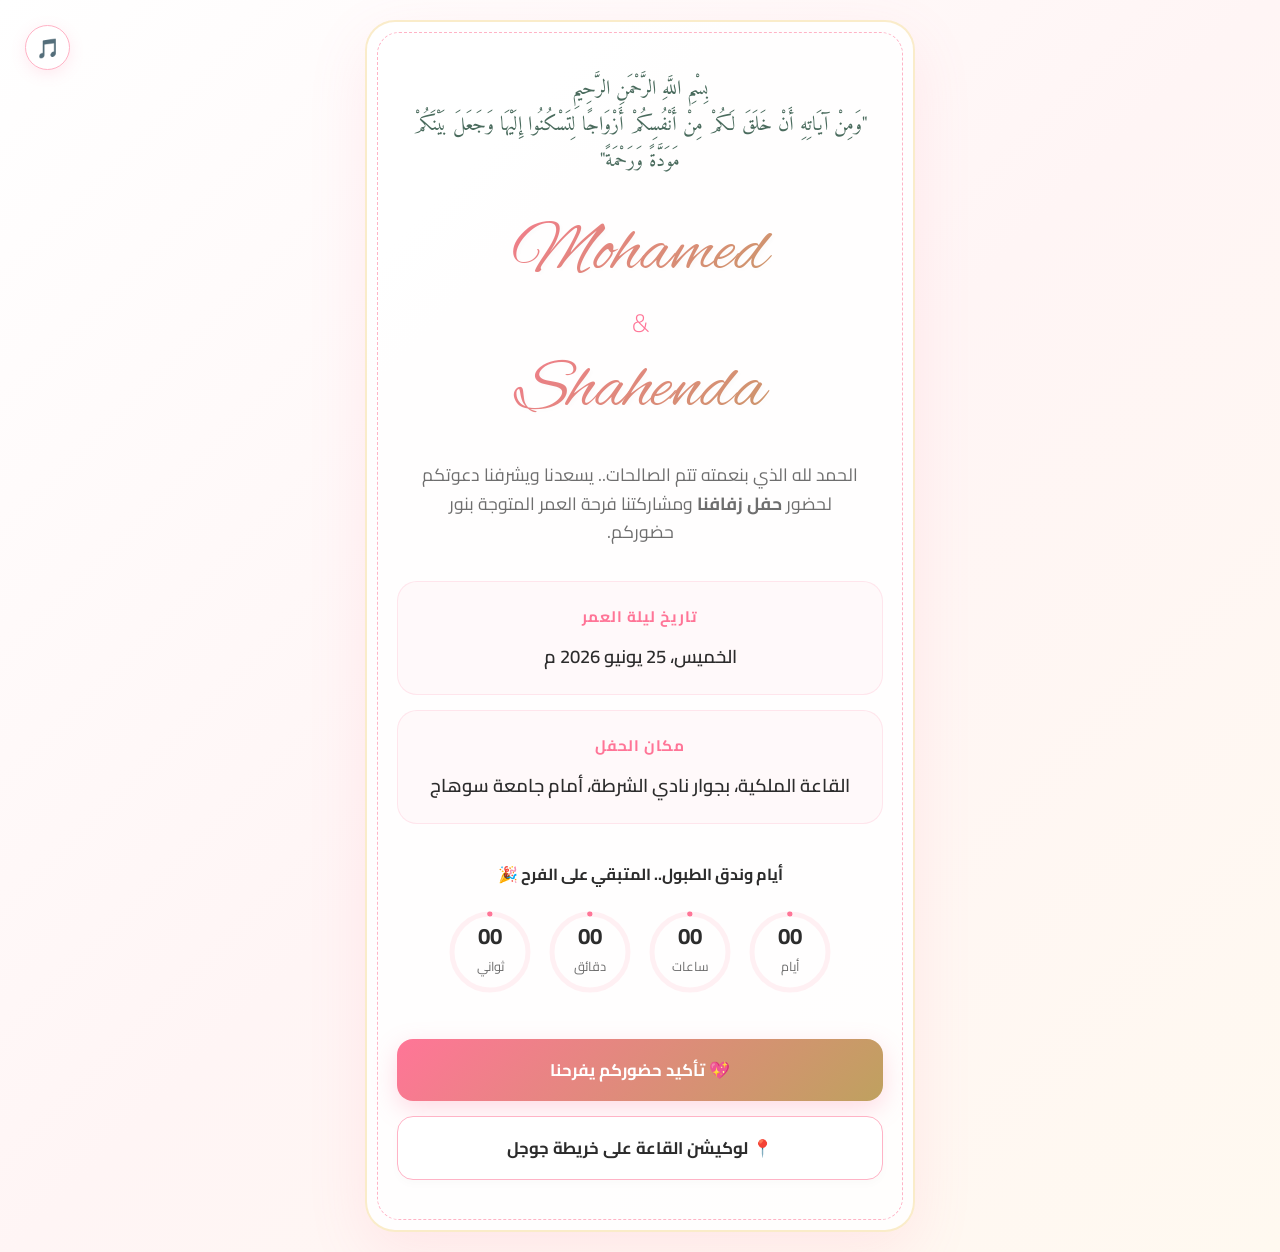
==== commit da56b3df: "Refactor wedding invitation HTML and styles" ====
--- a/index.html
+++ b/index.html
@@ -6,17 +6,20 @@
     <title>MOHAMED & SHAHENDA WEDDING</title>
     <link rel="preconnect" href="https://fonts.googleapis.com">
     <link rel="preconnect" href="https://fonts.gstatic.com" crossorigin>
-    <link href="https://fonts.googleapis.com/css2?family=Alex+Brush&family=Cairo:wght@200;400;600&family=Amiri:ital@1&display=swap" rel="stylesheet">
+    <link href="https://fonts.googleapis.com/css2?family=Alex+Brush&family=Cairo:wght@300;400;700&family=Amiri:ital@1&display=swap" rel="stylesheet">
     
     <style>
         :root {
-            --bg-gradient: radial-gradient(circle, #ffffff 0%, #f7f9fa 100%);
-            --gold-light: #dfba6b;
-            --gold-dark: #8a6d29;
-            --text-main: #2b2b2b;
-            --text-muted: #7e7e7e;
-            --glass-bg: rgba(255, 255, 255, 0.45);
-            --glass-border: rgba(223, 186, 107, 0.25);
+            /* ألوان مبهجة وفخمة: خلفية مضيئة بنقاء الروز والأوف وايت، مع ذهبي متوهج ولمسات بهجة */
+            --bg-gradient: linear-gradient(135deg, #ffffff 0%, #fff5f5 50%, #fff9f0 100%);
+            --gold-light: #f3cf7a;
+            --gold-dark: #bfa15f;
+            --joy-pink: #ff7597;
+            --joy-accent: #ffb3c6;
+            --text-main: #2c2c2c;
+            --text-muted: #6e6e6e;
+            --glass-bg: rgba(255, 255, 255, 0.85);
+            --glass-border: rgba(243, 207, 122, 0.4);
         }
 
         * { box-sizing: border-box; margin: 0; padding: 0; }
@@ -31,150 +34,155 @@
             align-items: center;
             padding: 20px;
             overflow-x: hidden;
-            perspective: 1000px;
-        }
-
-        /* حاوية الدعوة الزجاجية الفخمة */
+        }
+
+        /* حاوية الدعوة المبهجة والأنيقة */
         .wrapper {
             background: var(--glass-bg);
-            backdrop-filter: blur(15px);
-            -webkit-backdrop-filter: blur(15px);
-            border: 1px solid var(--glass-border);
+            border: 2px solid var(--glass-border);
             max-width: 550px;
             width: 100%;
             padding: 50px 30px;
             text-align: center;
-            border-radius: 24px;
-            box-shadow: 0 20px 50px rgba(138, 109, 41, 0.08);
+            border-radius: 30px;
+            box-shadow: 0 20px 60px rgba(255, 117, 151, 0.12);
             position: relative;
-            animation: fadeInPage 1.5s ease-out;
-        }
-
-        /* زوايا مودرن ناعمة باللون الذهبي */
-        .wrapper::before, .wrapper::after {
-            content: ''; position: absolute; width: 30px; height: 30px; border: 2px solid var(--gold-light);
-        }
-        .wrapper::before { top: 20px; right: 20px; border-bottom: none; border-left: none; border-top-right-radius: 12px; }
-        .wrapper::after { bottom: 20px; left: 20px; border-top: none; border-right: none; border-bottom-left-radius: 12px; }
-
-        /* الأنيميشن الخاص بفتح الصفحة */
+            animation: fadeInPage 1.2s ease-out;
+        }
+
+        /* إطار داخلي ناعم يضفي بهجة وفخامة */
+        .wrapper::before {
+            content: '';
+            position: absolute;
+            top: 10px; left: 10px; right: 10px; bottom: 10px;
+            border: 1px dashed var(--joy-accent);
+            border-radius: 22px;
+            pointer-events: none;
+        }
+
         @keyframes fadeInPage {
-            0% { opacity: 0; transform: translateY(30px) scale(0.98); }
-            100% { opacity: 1; transform: translateY(0) scale(1); }
+            0% { opacity: 0; transform: translateY(20px); }
+            100% { opacity: 1; transform: translateY(0); }
         }
 
         .quran {
             font-family: 'Amiri', serif;
-            font-size: 1.3rem;
-            color: #3b5249;
-            margin-bottom: 40px;
-            line-height: 2;
-            opacity: 0.9;
-        }
-
-        /* تصميم كوزموبوليتان لأسماء العرسان */
+            font-size: 1.25rem;
+            color: #4a6b5d;
+            margin-bottom: 35px;
+            line-height: 1.8;
+        }
+
+        /* أسماء العرسان بتأثير مبهج وذهبي متوهج */
         .names-container {
-            margin-bottom: 35px;
+            margin-bottom: 30px;
         }
         
         .names-container h1 {
             font-family: 'Alex Brush', cursive;
-            font-size: 4rem;
-            background: linear-gradient(135deg, var(--gold-dark), var(--gold-light));
+            font-size: 4.5rem;
+            background: linear-gradient(135deg, var(--joy-pink), var(--gold-dark));
             -webkit-background-clip: text;
             -webkit-text-fill-color: transparent;
             font-weight: normal;
             line-height: 1.1;
-            letter-spacing: 1px;
+            text-shadow: 2px 2px 4px rgba(0,0,0,0.02);
         }
 
         .and-connector {
             font-family: 'Cairo', sans-serif;
-            font-weight: 200;
-            font-size: 1.5rem;
-            color: var(--text-muted);
+            font-weight: 300;
+            font-size: 1.6rem;
+            color: var(--joy-pink);
             display: block;
-            margin: 10px 0;
+            margin: 5px 0;
         }
 
         .intro-text {
-            font-size: 1rem;
+            font-size: 1.1rem;
             font-weight: 400;
             color: var(--text-muted);
-            max-width: 420px;
+            max-width: 440px;
             margin: 0 auto 35px auto;
-        }
-
-        /* تفاصيل الفرح بشكل كروت الـ Minimalist */
+            line-height: 1.6;
+        }
+
+        /* تفاصيل الفرح كروت مودرن مبهجة */
         .details-grid {
             display: grid;
             grid-template-columns: 1fr;
             gap: 15px;
-            margin-bottom: 40px;
+            margin-bottom: 35px;
         }
 
         .info-card {
-            background: rgba(255, 255, 255, 0.7);
-            border: 1px solid rgba(223, 186, 107, 0.15);
-            padding: 18px;
-            border-radius: 16px;
+            background: rgba(255, 245, 247, 0.6);
+            border: 1px solid rgba(255, 117, 151, 0.15);
+            padding: 20px;
+            border-radius: 20px;
+            transition: transform 0.3s ease;
+        }
+
+        .info-card:hover {
+            transform: scale(1.02);
         }
 
         .info-card h3 {
-            font-size: 0.9rem;
-            color: var(--gold-dark);
-            text-transform: uppercase;
+            font-size: 0.95rem;
+            color: var(--joy-pink);
             letter-spacing: 1px;
-            margin-bottom: 5px;
+            margin-bottom: 8px;
+            font-weight: 700;
         }
 
         .info-card p {
-            font-size: 1.1rem;
+            font-size: 1.15rem;
             font-weight: 600;
-        }
-
-        /* العداد التنازلي الدائري المودرن المتوهج */
+            color: var(--text-main);
+        }
+
+        /* العداد التنازلي الدائري المبهج والمتوهج */
         .timer-heading {
-            font-size: 0.9rem;
-            color: var(--text-muted);
+            font-size: 1rem;
+            color: var(--text-main);
             margin-bottom: 20px;
-            font-weight: 600;
+            font-weight: 700;
         }
 
         .modern-timer {
             display: flex;
             justify-content: center;
-            gap: 20px;
-            margin-bottom: 40px;
+            gap: 15px;
+            margin-bottom: 45px;
         }
 
         .circle-box {
             position: relative;
-            width: 80px;
-            height: 80px;
+            width: 85px;
+            height: 85px;
         }
 
         .circle-box svg {
-            width: 80px;
-            height: 80px;
+            width: 85px;
+            height: 85px;
             transform: rotate(-90deg);
         }
 
         .circle-box circle {
             width: 100%; height: 100%;
             fill: none;
-            stroke-width: 4;
+            stroke-width: 5;
             stroke-linecap: round;
         }
 
         .circle-bg {
-            stroke: rgba(223, 186, 107, 0.15);
+            stroke: rgba(255, 117, 151, 0.1);
         }
 
         .circle-progress {
-            stroke: var(--gold-light);
-            stroke-dasharray: 226; /* 2 * pi * r (r=36) */
-            stroke-dashoffset: 226;
+            stroke: var(--joy-pink);
+            stroke-dasharray: 238; /* 2 * pi * r (r=38) */
+            stroke-dashoffset: 238;
             transition: stroke-dashoffset 1s linear;
         }
 
@@ -183,52 +191,56 @@
             top: 50%; left: 50%;
             transform: translate(-50%, -50%);
             text-align: center;
+            width: 100%;
         }
 
         .timer-inner-text .number {
-            font-size: 1.3rem;
-            font-weight: bold;
+            font-size: 1.4rem;
+            font-weight: 700;
             color: var(--text-main);
             display: block;
+            line-height: 1.2;
         }
 
         .timer-inner-text .label {
-            font-size: 0.75rem;
+            font-size: 0.8rem;
             color: var(--text-muted);
         }
 
-        /* التحكم في الصوت (الموسيقى) */
+        /* زر تشغيل الموسيقى الرومانسية */
         .audio-control {
             position: absolute;
-            top: 20px;
-            left: 20px;
+            top: 25px;
+            left: 25px;
             background: #fff;
-            border: 1px solid var(--gold-light);
-            width: 40px;
-            height: 40px;
+            border: 1px solid var(--joy-accent);
+            width: 45px;
+            height: 45px;
             border-radius: 50%;
             cursor: pointer;
             display: flex;
             justify-content: center;
             align-items: center;
-            box-shadow: 0 4px 10px rgba(0,0,0,0.05);
+            box-shadow: 0 4px 15px rgba(255, 117, 151, 0.15);
             z-index: 10;
-        }
-
-        /* أزرار الأكشن والتفاعل */
+            font-size: 1.2rem;
+            transition: transform 0.2s;
+        }
+
+        /* أزرار تفاعلية فخمة */
         .action-btn {
             display: block;
             width: 100%;
-            padding: 14px;
-            background: linear-gradient(135deg, var(--gold-light), var(--gold-dark));
+            padding: 15px;
+            background: linear-gradient(135deg, var(--joy-pink), var(--gold-dark));
             color: #fff;
             border: none;
-            border-radius: 14px;
-            font-size: 1rem;
-            font-weight: 600;
+            border-radius: 16px;
+            font-size: 1.05rem;
+            font-weight: 700;
             cursor: pointer;
             text-decoration: none;
-            box-shadow: 0 8px 20px rgba(13a, 109, 41, 0.15);
+            box-shadow: 0 8px 25px rgba(255, 117, 151, 0.25);
             transition: all 0.3s ease;
             font-family: 'Cairo', sans-serif;
             margin-bottom: 15px;
@@ -236,54 +248,54 @@
 
         .action-btn:hover {
             transform: translateY(-2px);
-            box-shadow: 0 12px 25px rgba(13a, 109, 41, 0.25);
+            box-shadow: 0 12px 30px rgba(255, 117, 151, 0.35);
         }
 
         .secondary-btn {
             display: block;
             width: 100%;
-            padding: 14px;
+            padding: 15px;
             background: #ffffff;
-            color: var(--gold-dark);
-            border: 1px solid var(--gold-light);
-            border-radius: 14px;
-            font-size: 1rem;
-            font-weight: 600;
+            color: var(--text-main);
+            border: 1px solid var(--joy-accent);
+            border-radius: 16px;
+            font-size: 1.05rem;
+            font-weight: 700;
             text-decoration: none;
             transition: all 0.3s ease;
+            box-shadow: 0 4px 10px rgba(0,0,0,0.02);
         }
 
         .secondary-btn:hover {
-            background: #faf6eb;
-        }
-
-        /* الـ RSVP فورم الأنيق والمخفي يفتح بضغط زر */
+            background: #fff5f7;
+            border-color: var(--joy-pink);
+        }
+
+        /* الـ RSVP فورم */
         .rsvp-form-container {
             display: none;
             margin-top: 25px;
-            background: rgba(255, 255, 255, 0.9);
-            padding: 20px;
-            border-radius: 16px;
-            border: 1px solid rgba(223, 186, 107, 0.2);
-            animation: fadeInPage 0.5s ease-out;
+            background: rgba(255, 255, 255, 0.95);
+            padding: 25px;
+            border-radius: 20px;
+            border: 1px solid var(--joy-accent);
+            animation: fadeInPage 0.4s ease-out;
         }
 
         .rsvp-form-container input, .rsvp-form-container select {
             width: 100%; padding: 12px; margin-bottom: 12px;
-            border: 1px solid #e2e2e2; border-radius: 10px;
+            border: 1px solid #f0f0f0; border-radius: 12px;
             font-family: 'Cairo', sans-serif; text-align: right; outline: none;
-        }
-        .rsvp-form-container input:focus, .rsvp-form-container select:focus {
-            border-color: var(--gold-light);
+            background: #fffbfb;
         }
     </style>
 </head>
 <body>
 
-    <div class="audio-control" onclick="toggleAudio()" id="musicBtn" title="تشغيل/إيقاف الموسيقى">🎵</div>
+    <div class="audio-control" onclick="toggleAudio()" id="musicBtn">🎵</div>
 
     <audio id="bgMusic" loop>
-        <source src="https://www.soundhelix.com/examples/mp3/SoundHelix-Song-1.mp3" type="audio/mp3">
+        <source src="https://www.soundhelix.com/examples/mp3/SoundHelix-Song-3.mp3" type="audio/mp3">
     </audio>
 
     <div class="wrapper">
@@ -300,111 +312,100 @@
         </div>
 
         <p class="intro-text">
-            الحمد لله الذي ألّف بين القلوب، يسعدنا دعوتكم لتشاركونا فرحة ليلة العمر وعقد قراننا الميمون.
+            الحمد لله الذي بنعمته تتم الصالحات.. يسعدنا ويشرفنا دعوتكم لحضور <b>حفل زفافنا</b> ومشاركتنا فرحة العمر المتوجة بنور حضوركم.
         </p>
 
         <div class="details-grid">
             <div class="info-card">
-                <h3>التاريخ والموعد</h3>
+                <h3>تاريخ ليلة العمر</h3>
                 <p>الخميس، 25 يونيو 2026 م</p>
             </div>
             <div class="info-card">
-                <h3>المكان</h3>
+                <h3>مكان الحفل</h3>
                 <p>القاعة الملكية، بجوار نادي الشرطة، أمام جامعة سوهاج</p>
             </div>
         </div>
 
-        <div class="timer-heading">المتبقي على الليلة المنتظرة</div>
+        <div class="timer-heading">أيام وندق الطبول.. المتبقي على الفرح 🎉</div>
         <div class="modern-timer">
             <div class="circle-box">
-                <svg><circle class="circle-bg" cx="40" cy="40" r="36"/><circle class="circle-progress" id="p-days" cx="40" cy="40" r="36"/></svg>
+                <svg><circle class="circle-bg" cx="42" cy="42" r="38"/><circle class="circle-progress" id="p-days" cx="42" cy="42" r="38"/></svg>
                 <div class="timer-inner-text"><span class="number" id="d-num">00</span><span class="label">أيام</span></div>
             </div>
             <div class="circle-box">
-                <svg><circle class="circle-bg" cx="40" cy="40" r="36"/><circle class="circle-progress" id="p-hours" cx="40" cy="40" r="36"/></svg>
+                <svg><circle class="circle-bg" cx="42" cy="42" r="38"/><circle class="circle-progress" id="p-hours" cx="42" cy="42" r="38"/></svg>
                 <div class="timer-inner-text"><span class="number" id="h-num">00</span><span class="label">ساعات</span></div>
             </div>
             <div class="circle-box">
-                <svg><circle class="circle-bg" cx="40" cy="40" r="36"/><circle class="circle-progress" id="p-minutes" cx="40" cy="40" r="36"/></svg>
+                <svg><circle class="circle-bg" cx="42" cy="42" r="38"/><circle class="circle-progress" id="p-minutes" cx="42" cy="42" r="38"/></svg>
                 <div class="timer-inner-text"><span class="number" id="m-num">00</span><span class="label">دقائق</span></div>
             </div>
             <div class="circle-box">
-                <svg><circle class="circle-bg" cx="40" cy="40" r="36"/><circle class="circle-progress" id="p-seconds" cx="40" cy="40" r="36"/></svg>
+                <svg><circle class="circle-bg" cx="42" cy="42" r="38"/><circle class="circle-progress" id="p-seconds" cx="42" cy="42" r="38"/></svg>
                 <div class="timer-inner-text"><span class="number" id="s-num">00</span><span class="label">ثواني</span></div>
             </div>
         </div>
 
-        <button class="action-btn" onclick="toggleRSVPForm()">✨ تأكيد الحضور الإلكتروني</button>
+        <button class="action-btn" onclick="toggleRSVPForm()">💖 تأكيد حضوركم يفرحنا</button>
         
         <div class="rsvp-form-container" id="rsvpForm">
             <input type="text" id="gName" placeholder="الاسم الكريم" required>
             <select id="gStatus" required>
                 <option value="" disabled selected>هل ستشرفنا بالحضور؟</option>
-                <option value="yes">نعم، سأحضر بكل سرور</option>
-                <option value="no">أعتذر لظروف خاصة</option>
+                <option value="yes">نعم، سأحضر بكل سرور ومحبة ✨</option>
+                <option value="no">أعتذر لظروف خاصة 🌹</option>
             </select>
-            <button class="action-btn" style="margin-bottom:0;" onclick="submitRSVP()">إرسال التأكيد للعروسين</button>
+            <button class="action-btn" style="margin-bottom:0; background: var(--joy-pink);" onclick="submitRSVP()">إرسال التهنئة والتأكيد</button>
         </div>
 
-        <a href="https://maps.app.goo.gl/HKdqJA3PxQt6BjmLA?g_st=ic" target="_blank" class="secondary-btn">📍 موقع القاعة على الخريطة</a>
+        <a href="https://maps.app.goo.gl/HKdqJA3PxQt6BjmLA?g_st=ic" target="_blank" class="secondary-btn">📍 لوكيشن القاعة على خريطة جوجل</a>
 
     </div>
 
     <script>
-        // تشغيل الموسيقى والتحكم بها
         const audio = document.getElementById('bgMusic');
         const musicBtn = document.getElementById('musicBtn');
         
-        // لمحاولة تشغيل الموسيقى بمجرد لمس أي مكان في الصفحة لأن المتصفحات الحديثة تمنع التشغيل التلقائي الصامت
         document.body.addEventListener('click', () => {
             if(audio.paused && musicBtn.innerText === "🎵") {
-                audio.play().catch(e => console.log("Audio autoplay blocked"));
+                audio.play().catch(e => console.log("Blocked"));
                 musicBtn.innerText = "⏸️";
             }
         }, { once: true });
 
         function toggleAudio() {
-            if (audio.paused) {
-                audio.play();
-                musicBtn.innerText = "⏸️";
-            } else {
-                audio.pause();
-                musicBtn.innerText = "🎵";
-            }
-        }
-
-        // إظهار وإخفاء استمارة الحضور
+            if (audio.paused) { audio.play(); musicBtn.innerText = "⏸️"; } 
+            else { audio.pause(); musicBtn.innerText = "🎵"; }
+        }
+
         function toggleRSVPForm() {
             const form = document.getElementById('rsvpForm');
             form.style.display = form.style.display === 'block' ? 'none' : 'block';
         }
 
-        // إرسال البيانات للواتساب
         function submitRSVP() {
             const name = document.getElementById('gName').value;
-            const status = document.getElementById('gStatus').value === 'yes' ? 'يسعدني الحضور ومشاركتكم الفرحة ✨' : 'أعتذر عن الحضور لظروف خاصة 🌹';
-            if(!name || !document.getElementById('gStatus').value) { alert('برجاء ملء البيانات'); return; }
+            const status = document.getElementById('gStatus').value === 'yes' ? 'جايين نفرح معاكم ونيجي الفرح إن شاء الله ✨🎉' : 'أعتذر عن الحضور لظروف خاصة.. ألف مبروك يا عرسان 🌹';
+            if(!name || !document.getElementById('gStatus').value) { alert('برجاء ملء البيانات الكريمة أولاً'); return; }
             
-            const msg = `مرحباً محمد & شاهندا!%0Aالاسم: *${name}*%0Aتأكيد الحضور: *${status}*`;
-            const myNumber = "201000000000"; // اكتب رقم واتساب الخاص بك هنا بالصيغة الدولية
+            const msg = `مرحباً محمد & شاهندا!%0Aالاسم: *${name}*%0Aتأكيد حضور الفرح: *${status}*`;
+            const myNumber = "201000000000"; // تذكر تعديل هذا الرقم إلى رقم تليفونك الخاص
             window.open(`https://wa.me/${myNumber}?text=${msg}`, '_blank');
         }
 
-        // كود العداد التنازلي الدائري المودرن
         const targetDate = new Date("June 25, 2026 20:00:00").getTime();
         const maxDays = 365, maxHours = 24, maxMinutes = 60, maxSeconds = 60;
 
         function updateCircle(id, val, max) {
             const circle = document.getElementById(id);
-            const offset = 226 - (226 * val) / max;
+            const offset = 238 - (238 * val) / max;
             circle.style.strokeDashoffset = offset;
         }
 
         setInterval(() => {
             const now = new Date().getTime();
             const diff = targetDate - now;
-
-            if (diff < 0) { return; }
+            if (diff < 0) return;
 
             const d = Math.floor(diff / (1000 * 60 * 60 * 24));
             const h = Math.floor((diff % (1000 * 60 * 60 * 24)) / (1000 * 60 * 60));
@@ -423,4 +424,4 @@
         }, 1000);
     </script>
 </body>
-</html>+</html>
